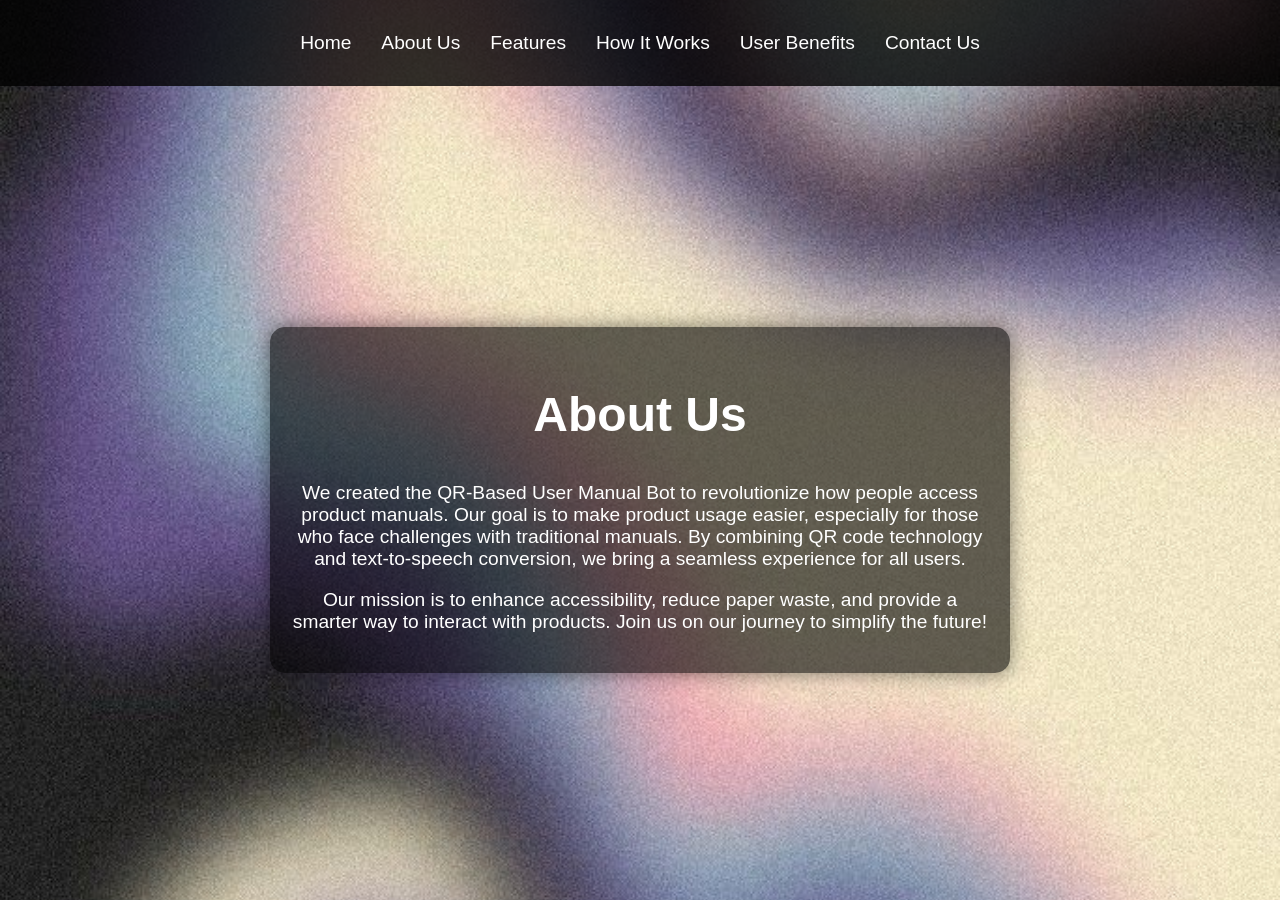
==== about.html @ a781feaf "Initial commit" ====
<!DOCTYPE html>
<html lang="en">
<head>
    <meta charset="UTF-8">
    <meta name="viewport" content="width=device-width, initial-scale=1.0">
    <title>About Us - QR-Based User Manual Bot</title>
    <link rel="stylesheet" href="styles.css">
</head>
<body>
    <!-- Navigation Bar -->
    <nav>
        <ul>
            <li><a href="index.html">Home</a></li>
            <li><a href="about.html">About Us</a></li>
            <li><a href="features.html">Features</a></li>
            <li><a href="how-it-works.html">How It Works</a></li>
            <li><a href="user-benefits.html">User Benefits</a></li>
            <li><a href="contact.html">Contact Us</a></li>
        </ul>
    </nav>

    <!-- About Section -->
    <section id="about">
        <h1>About Us</h1>
        <p>We created the QR-Based User Manual Bot to revolutionize how people access product manuals. Our goal is to make product usage easier, especially for those who face challenges with traditional manuals. By combining QR code technology and text-to-speech conversion, we bring a seamless experience for all users.</p>
        <p>Our mission is to enhance accessibility, reduce paper waste, and provide a smarter way to interact with products. Join us on our journey to simplify the future!</p>
    </section>
</body>
</html>
---- styles.css ----
/* General Styling */
body {
    margin: 0;
    padding: 0;
    font-family: 'Poppins', sans-serif;
    color: white;
    background: url('BACKGROUND.jpg') no-repeat center center fixed;
    background-size: cover;
    background-position: center;
    height: 100vh;
    width: 100vw;
    display: flex;
    flex-direction: column;
    justify-content: center;
    align-items: center;
    text-align: center;
}

/* Navigation Bar Styling */
nav {
    display: flex;
    justify-content: center;
    background: rgba(0, 0, 0, 0.8);
    padding: 1rem;
    position: fixed;
    width: 100%;
    top: 0;
    z-index: 1000;
}
nav ul {
    list-style-type: none;
    display: flex;
    padding: 0;
}
nav ul li {
    margin: 0 15px;
}
nav ul li a {
    text-decoration: none;
    color: white;
    font-size: 1.2rem;
    transition: color 0.3s;
}
nav ul li a:hover {
    color: #a855f7;
}

/* Section Styling */
section {
    padding: 20px;
    background: rgba(0, 0, 0, 0.6);
    border-radius: 15px;
    max-width: 700px;
    margin-top: 100px;
    box-shadow: 0 0 20px rgba(0,0,0,0.5);
}

h1 {
    font-size: 3rem;
}

p {
    font-size: 1.2rem;
}

/* Button Styling */
button {
    padding: 12px 24px;
    border: none;
    background: #a855f7;
    color: white;
    border-radius: 20px;
    cursor: pointer;
    transition: background 0.3s;
}

button:hover {
    background: #8a2be2;
}

/* Responsive Design */
@media (max-width: 768px) {
    nav ul {
        flex-direction: column;
    }
    nav ul li {
        margin: 10px 0;
    }
    section {
        padding: 10px;
    }
}
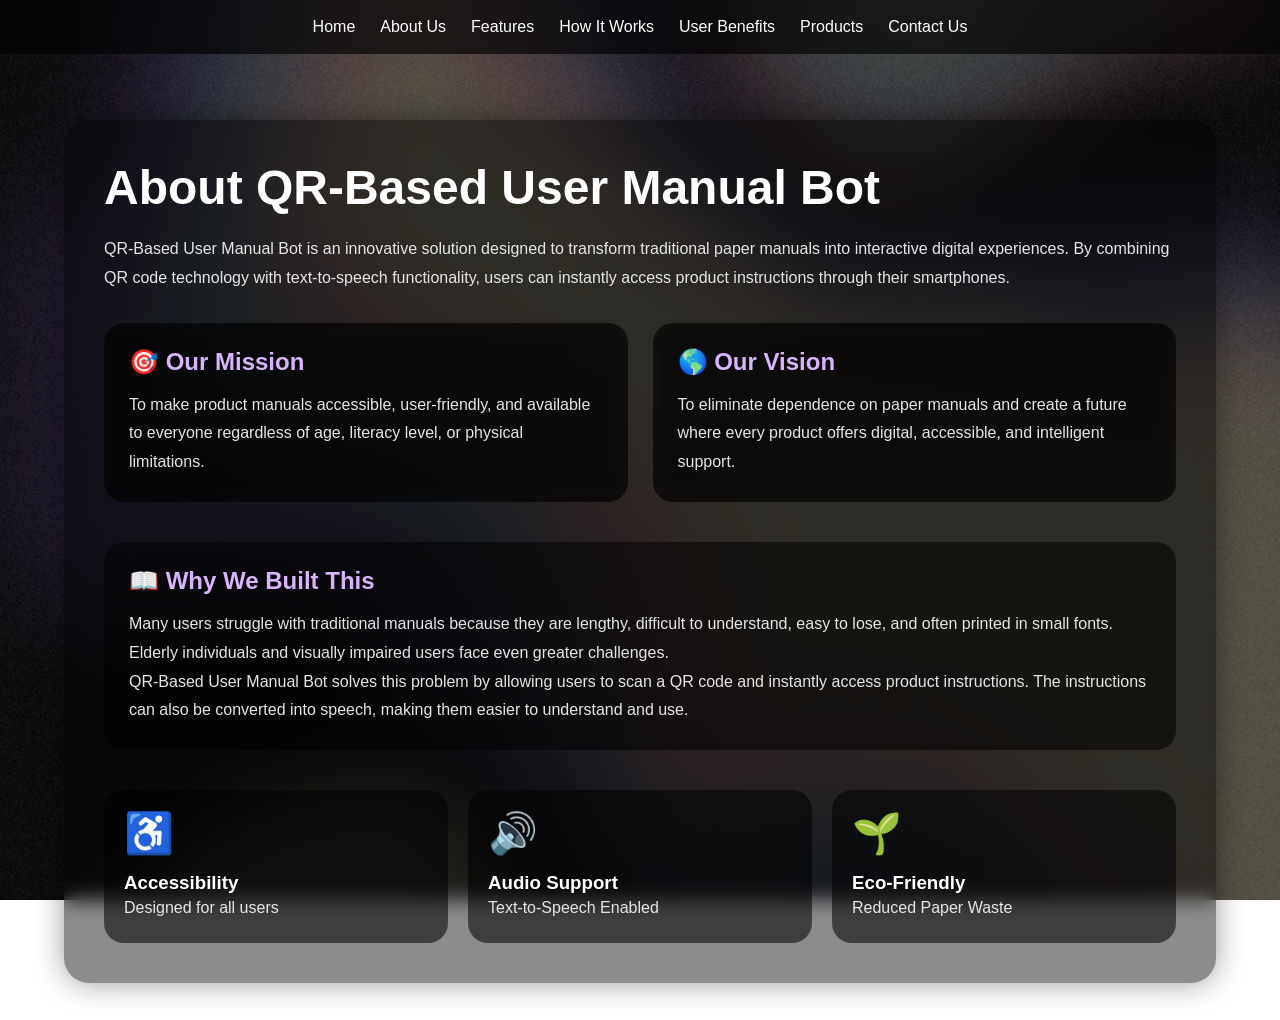
==== commit 379a842a: "updated commit" ====
--- a/about.html
+++ b/about.html
@@ -1,13 +1,18 @@
 <!DOCTYPE html>
 <html lang="en">
+
 <head>
     <meta charset="UTF-8">
     <meta name="viewport" content="width=device-width, initial-scale=1.0">
-    <title>About Us - QR-Based User Manual Bot</title>
+    <title>About Us | QR-Based User Manual Bot</title>
+
     <link rel="stylesheet" href="styles.css">
 </head>
+
 <body>
-    <!-- Navigation Bar -->
+
+    <!-- Navigation -->
+
     <nav>
         <ul>
             <li><a href="index.html">Home</a></li>
@@ -15,15 +20,95 @@
             <li><a href="features.html">Features</a></li>
             <li><a href="how-it-works.html">How It Works</a></li>
             <li><a href="user-benefits.html">User Benefits</a></li>
+            <li><a href="products.html">Products</a></li>
             <li><a href="contact.html">Contact Us</a></li>
         </ul>
     </nav>
 
     <!-- About Section -->
-    <section id="about">
-        <h1>About Us</h1>
-        <p>We created the QR-Based User Manual Bot to revolutionize how people access product manuals. Our goal is to make product usage easier, especially for those who face challenges with traditional manuals. By combining QR code technology and text-to-speech conversion, we bring a seamless experience for all users.</p>
-        <p>Our mission is to enhance accessibility, reduce paper waste, and provide a smarter way to interact with products. Join us on our journey to simplify the future!</p>
+
+    <section class="about-container">
+
+        <h1>About QR-Based User Manual Bot</h1>
+
+        <p>
+            QR-Based User Manual Bot is an innovative solution designed
+            to transform traditional paper manuals into interactive
+            digital experiences. By combining QR code technology with
+            text-to-speech functionality, users can instantly access
+            product instructions through their smartphones.
+        </p>
+
+        <div class="about-grid">
+
+            <div class="about-card">
+                <h2>🎯 Our Mission</h2>
+
+                <p>
+                    To make product manuals accessible, user-friendly,
+                    and available to everyone regardless of age,
+                    literacy level, or physical limitations.
+                </p>
+            </div>
+
+            <div class="about-card">
+                <h2>🌎 Our Vision</h2>
+
+                <p>
+                    To eliminate dependence on paper manuals and create
+                    a future where every product offers digital,
+                    accessible, and intelligent support.
+                </p>
+            </div>
+
+        </div>
+
+        <div class="story-section">
+
+            <h2>📖 Why We Built This</h2>
+
+            <p>
+                Many users struggle with traditional manuals because
+                they are lengthy, difficult to understand, easy to lose,
+                and often printed in small fonts. Elderly individuals
+                and visually impaired users face even greater
+                challenges.
+            </p>
+
+            <p>
+                QR-Based User Manual Bot solves this problem by allowing
+                users to scan a QR code and instantly access product
+                instructions. The instructions can also be converted
+                into speech, making them easier to understand and use.
+            </p>
+
+        </div>
+
+        <div class="stats-section">
+
+            <div class="stat-card">
+                <h2>♿</h2>
+                <h3>Accessibility</h3>
+                <p>Designed for all users</p>
+            </div>
+
+            <div class="stat-card">
+                <h2>🔊</h2>
+                <h3>Audio Support</h3>
+                <p>Text-to-Speech Enabled</p>
+            </div>
+
+            <div class="stat-card">
+                <h2>🌱</h2>
+                <h3>Eco-Friendly</h3>
+                <p>Reduced Paper Waste</p>
+            </div>
+
+        </div>
+
     </section>
+
+<script src="main.js"></script>
+
 </body>
 </html>
--- a/styles.css
+++ b/styles.css
@@ -1,92 +1,780 @@
-/* General Styling */
-body {
-    margin: 0;
-    padding: 0;
-    font-family: 'Poppins', sans-serif;
-    color: white;
-    background: url('BACKGROUND.jpg') no-repeat center center fixed;
-    background-size: cover;
-    background-position: center;
-    height: 100vh;
-    width: 100vw;
-    display: flex;
-    flex-direction: column;
-    justify-content: center;
-    align-items: center;
-    text-align: center;
-}
-
-/* Navigation Bar Styling */
-nav {
-    display: flex;
-    justify-content: center;
-    background: rgba(0, 0, 0, 0.8);
-    padding: 1rem;
-    position: fixed;
-    width: 100%;
-    top: 0;
-    z-index: 1000;
-}
-nav ul {
-    list-style-type: none;
-    display: flex;
-    padding: 0;
-}
-nav ul li {
-    margin: 0 15px;
-}
-nav ul li a {
-    text-decoration: none;
-    color: white;
-    font-size: 1.2rem;
-    transition: color 0.3s;
-}
-nav ul li a:hover {
-    color: #a855f7;
-}
-
-/* Section Styling */
-section {
-    padding: 20px;
-    background: rgba(0, 0, 0, 0.6);
-    border-radius: 15px;
-    max-width: 700px;
-    margin-top: 100px;
-    box-shadow: 0 0 20px rgba(0,0,0,0.5);
-}
-
-h1 {
-    font-size: 3rem;
-}
-
-p {
-    font-size: 1.2rem;
-}
-
-/* Button Styling */
-button {
-    padding: 12px 24px;
-    border: none;
-    background: #a855f7;
-    color: white;
-    border-radius: 20px;
-    cursor: pointer;
-    transition: background 0.3s;
-}
-
-button:hover {
-    background: #8a2be2;
-}
-
-/* Responsive Design */
-@media (max-width: 768px) {
-    nav ul {
-        flex-direction: column;
-    }
-    nav ul li {
-        margin: 10px 0;
-    }
-    section {
-        padding: 10px;
-    }
-}
+/* ==========================
+   GLOBAL STYLES
+========================== */
+
+*{
+    margin:0;
+    padding:0;
+    box-sizing:border-box;
+}
+
+body{
+    font-family:'Poppins',sans-serif;
+    color:white;
+
+    background:
+    linear-gradient(
+        rgba(0,0,0,0.65),
+        rgba(0,0,0,0.65)
+    ),
+    url('BACKGROUND.jpg');
+
+    background-size:cover;
+    background-position:center;
+    background-attachment:fixed;
+
+    min-height:100vh;
+    overflow-x:hidden;
+}
+
+/* ==========================
+   NAVIGATION
+========================== */
+
+nav{
+    position:fixed;
+    top:0;
+    width:100%;
+    padding:18px 40px;
+    display:flex;
+    justify-content:center;
+    background:rgba(0,0,0,0.65);
+    backdrop-filter:blur(15px);
+    z-index:1000;
+}
+
+nav ul{
+    display:flex;
+    list-style:none;
+    gap:25px;
+}
+
+nav ul li a{
+    text-decoration:none;
+    color:white;
+    font-weight:500;
+    transition:0.3s;
+}
+
+nav ul li a:hover{
+    color:#d8b4fe;
+}
+
+/* ==========================
+   COMMON SECTIONS
+========================== */
+
+section{
+    width:90%;
+    max-width:1200px;
+    margin:120px auto 40px auto;
+    background:rgba(0,0,0,0.45);
+    backdrop-filter:blur(10px);
+    border-radius:25px;
+    padding:40px;
+    box-shadow:0 0 30px rgba(0,0,0,0.4);
+}
+
+h1{
+    font-size:3rem;
+    margin-bottom:20px;
+}
+
+h2{
+    margin-bottom:15px;
+    color:#d8b4fe;
+}
+
+p{
+    line-height:1.8;
+    color:#e5e5e5;
+}
+
+/* ==========================
+   BUTTONS
+========================== */
+
+button{
+    background:#a855f7;
+    color:white;
+    border:none;
+    padding:14px 28px;
+    border-radius:15px;
+    cursor:pointer;
+    font-size:1rem;
+    transition:0.3s;
+}
+
+button:hover{
+    background:#9333ea;
+    transform:translateY(-3px);
+}
+
+.hero-buttons{
+    margin-top:30px;
+    display:flex;
+    justify-content:center;
+    gap:20px;
+    flex-wrap:wrap;
+}
+
+.usp-container{
+    display:grid;
+    grid-template-columns:repeat(3,1fr);
+    gap:20px;
+}
+
+.usp-card{
+    background:rgba(0,0,0,0.55);
+    backdrop-filter:blur(10px);
+    padding:25px;
+    border-radius:20px;
+    transition:0.3s;
+}
+
+.usp-card:hover{
+    transform:translateY(-8px);
+    box-shadow:0 0 20px rgba(168,85,247,0.5);
+}
+
+.usp-card h3{
+    color:#d8b4fe;
+}
+
+#reader{
+    margin-top:30px;
+    max-width:500px;
+    margin-left:auto;
+    margin-right:auto;
+}
+
+#scan-result{
+    margin-top:20px;
+}
+
+/* ABOUT PAGE */
+
+.about-container{
+    max-width:1200px;
+    width:90%;
+}
+
+.about-grid{
+    display:grid;
+    grid-template-columns:1fr 1fr;
+    gap:25px;
+    margin-top:30px;
+}
+
+.about-card{
+    background:rgba(0,0,0,0.55);
+    backdrop-filter:blur(10px);
+    padding:25px;
+    border-radius:20px;
+}
+
+.about-card h2{
+    color:#d8b4fe;
+}
+
+.story-section{
+    margin-top:40px;
+    background:rgba(0,0,0,0.55);
+    padding:25px;
+    border-radius:20px;
+}
+
+.story-section h2{
+    color:#d8b4fe;
+}
+
+.stats-section{
+    display:grid;
+    grid-template-columns:repeat(3,1fr);
+    gap:20px;
+    margin-top:40px;
+}
+
+.stat-card{
+    background:rgba(0,0,0,0.55);
+    padding:20px;
+    border-radius:20px;
+}
+
+.stat-card h2{
+    font-size:2.5rem;
+}
+
+@media(max-width:768px){
+
+.about-grid{
+    grid-template-columns:1fr;
+}
+
+.stats-section{
+    grid-template-columns:1fr;
+}
+
+}
+
+/* FEATURES PAGE */
+
+.features-container{
+    width:90%;
+    max-width:1200px;
+}
+
+.features-grid{
+    display:grid;
+    grid-template-columns:repeat(4,1fr);
+    gap:20px;
+    margin-top:40px;
+}
+
+.feature-card{
+    background:rgba(0,0,0,0.55);
+    backdrop-filter:blur(10px);
+    border-radius:20px;
+    padding:25px;
+    transition:0.3s;
+}
+
+.feature-card:hover{
+    transform:translateY(-8px);
+    box-shadow:0 0 20px rgba(168,85,247,0.5);
+}
+
+.feature-card h2{
+    color:#d8b4fe;
+    font-size:1.2rem;
+}
+
+@media(max-width:992px){
+
+.features-grid{
+    grid-template-columns:repeat(2,1fr);
+}
+
+}
+
+@media(max-width:768px){
+
+.features-grid{
+    grid-template-columns:1fr;
+}
+
+}
+
+/* HOW IT WORKS PAGE */
+
+.workflow-container{
+    width:90%;
+    max-width:1200px;
+}
+
+.timeline{
+    margin-top:40px;
+}
+
+.timeline-card{
+    background:rgba(0,0,0,0.55);
+    backdrop-filter:blur(10px);
+    padding:25px;
+    border-radius:20px;
+    margin:20px auto;
+    max-width:700px;
+    transition:0.3s;
+}
+
+.timeline-card:hover{
+    transform:scale(1.02);
+    box-shadow:0 0 20px rgba(168,85,247,0.4);
+}
+
+.timeline-card span{
+    display:inline-block;
+    width:50px;
+    height:50px;
+    line-height:50px;
+    border-radius:50%;
+    background:#a855f7;
+    color:white;
+    font-weight:bold;
+    font-size:1.3rem;
+    margin-bottom:15px;
+}
+
+.timeline-card h2{
+    color:#d8b4fe;
+}
+
+.timeline-arrow{
+    font-size:2rem;
+    color:#d8b4fe;
+    margin:10px 0;
+}
+
+
+/* USER BENEFITS PAGE */
+
+.benefits-container{
+    width:90%;
+    max-width:1200px;
+}
+
+.benefits-grid{
+    display:grid;
+    grid-template-columns:repeat(3,1fr);
+    gap:20px;
+    margin-top:40px;
+}
+
+.benefit-card{
+    background:rgba(0,0,0,0.55);
+    backdrop-filter:blur(10px);
+    padding:25px;
+    border-radius:20px;
+    transition:0.3s;
+}
+
+.benefit-card:hover{
+    transform:translateY(-8px);
+    box-shadow:0 0 20px rgba(168,85,247,0.4);
+}
+
+.benefit-card h2{
+    color:#d8b4fe;
+}
+
+.target-users{
+    margin-top:50px;
+}
+
+.target-users h2{
+    color:#d8b4fe;
+}
+
+.user-grid{
+    display:grid;
+    grid-template-columns:repeat(2,1fr);
+    gap:20px;
+    margin-top:20px;
+}
+
+.user-card{
+    background:rgba(0,0,0,0.55);
+    backdrop-filter:blur(10px);
+    padding:25px;
+    border-radius:20px;
+}
+
+.user-card h3{
+    color:#d8b4fe;
+}
+
+@media(max-width:992px){
+
+.benefits-grid{
+    grid-template-columns:repeat(2,1fr);
+}
+
+}
+
+@media(max-width:768px){
+
+.benefits-grid{
+    grid-template-columns:1fr;
+}
+
+.user-grid{
+    grid-template-columns:1fr;
+}
+
+}
+
+/* CONTACT PAGE */
+
+.contact-container{
+    max-width:1200px;
+    width:90%;
+}
+
+.contact-grid{
+    display:grid;
+    grid-template-columns:1fr 1fr;
+    gap:30px;
+    margin-top:30px;
+}
+
+.contact-form,
+.contact-info{
+    background:rgba(0,0,0,0.55);
+    backdrop-filter:blur(10px);
+    padding:25px;
+    border-radius:20px;
+}
+
+.contact-form input,
+.contact-form textarea{
+    width:100%;
+    padding:15px;
+    margin:10px 0;
+    border:none;
+    border-radius:12px;
+    background:rgba(255,255,255,0.1);
+    color:white;
+}
+
+.contact-form textarea{
+    resize:none;
+}
+
+.contact-form button{
+    width:100%;
+}
+
+.contact-info h2{
+    color:#d8b4fe;
+}
+
+#success-message{
+    margin-top:20px;
+    color:#7CFC00;
+    font-weight:bold;
+}
+
+@media(max-width:768px){
+
+.contact-grid{
+    grid-template-columns:1fr;
+}
+
+}
+
+@media(max-width:992px){
+
+.features-grid,
+.benefits-grid,
+.usp-container,
+.stats-section{
+    grid-template-columns:repeat(2,1fr);
+}
+
+}
+
+@media(max-width:768px){
+
+nav ul{
+    flex-direction:column;
+    align-items:center;
+}
+
+.features-grid,
+.benefits-grid,
+.user-grid,
+.about-grid,
+.stats-section,
+.usp-container,
+.contact-grid{
+    grid-template-columns:1fr;
+}
+
+h1{
+    font-size:2rem;
+}
+
+section{
+    padding:25px;
+}
+
+}
+
+/* ==========================
+   PRODUCTS PAGE
+========================== */
+
+.products-container{
+    width:90%;
+    max-width:1200px;
+}
+
+.product-form{
+    display:flex;
+    flex-direction:column;
+    gap:15px;
+
+    margin-top:30px;
+}
+
+.product-form input,
+.product-form textarea{
+
+    width:100%;
+
+    padding:15px;
+
+    border:none;
+
+    border-radius:15px;
+
+    background:rgba(255,255,255,0.08);
+
+    color:white;
+
+    font-size:1rem;
+}
+
+.product-form textarea{
+    resize:none;
+}
+
+.product-form input::placeholder,
+.product-form textarea::placeholder{
+    color:#cfcfcf;
+}
+
+#qr-code{
+
+    margin-top:30px;
+
+    display:flex;
+
+    justify-content:center;
+}
+
+#qr-code canvas{
+
+    background:white;
+
+    padding:15px;
+
+    border-radius:15px;
+}
+
+#downloadBtn{
+
+    margin-top:20px;
+}
+
+/* ==========================
+   SCANNER RESULT
+========================== */
+
+.scan-success{
+
+    margin-top:25px;
+
+    background:rgba(0,0,0,0.65);
+
+    backdrop-filter:blur(12px);
+
+    padding:25px;
+
+    border-radius:20px;
+}
+
+.scan-success h2{
+
+    color:#d8b4fe;
+}
+
+.scan-success textarea{
+
+    width:100%;
+
+    min-height:180px;
+
+    padding:15px;
+
+    margin-top:15px;
+
+    border:none;
+
+    border-radius:15px;
+
+    background:rgba(255,255,255,0.08);
+
+    color:white;
+
+    resize:none;
+}
+
+.scan-buttons{
+
+    display:flex;
+
+    justify-content:center;
+
+    gap:15px;
+
+    margin-top:20px;
+
+    flex-wrap:wrap;
+}
+
+/* ==========================
+   ACTIVE NAV LINK
+========================== */
+
+nav a.active{
+
+    color:#d8b4fe;
+
+    font-weight:700;
+
+    border-bottom:2px solid #d8b4fe;
+
+    padding-bottom:5px;
+}
+
+
+/* ==========================
+   SUCCESS MESSAGE
+========================== */
+
+#success-message{
+
+    margin-top:20px;
+
+    color:#7CFC00;
+
+    font-weight:bold;
+
+    display:none;
+}
+
+/* ==========================
+   SCAN RESULT MODAL
+========================== */
+
+.modal-overlay{
+
+    position:fixed;
+
+    top:0;
+    left:0;
+
+    width:100%;
+    height:100%;
+
+    background:rgba(0,0,0,0.85);
+
+    backdrop-filter:blur(10px);
+
+    display:flex;
+
+    justify-content:center;
+    align-items:center;
+
+    z-index:9999;
+}
+
+.scan-modal{
+
+    width:90%;
+    max-width:750px;
+
+    background:rgba(20,20,20,0.95);
+
+    border:1px solid rgba(168,85,247,0.4);
+
+    border-radius:25px;
+
+    overflow:hidden;
+
+    box-shadow:
+    0 0 30px rgba(168,85,247,0.35);
+}
+
+.modal-header{
+
+    display:flex;
+
+    justify-content:space-between;
+
+    align-items:center;
+
+    padding:20px 30px;
+
+    background:rgba(168,85,247,0.15);
+}
+
+.modal-header h2{
+
+    color:#d8b4fe;
+
+    margin:0;
+}
+
+.close-btn{
+
+    background:none;
+
+    border:none;
+
+    color:white;
+
+    font-size:1.4rem;
+
+    cursor:pointer;
+}
+
+.modal-body{
+
+    padding:25px;
+}
+
+.modal-body h3{
+
+    color:#d8b4fe;
+
+    margin-bottom:15px;
+}
+
+.modal-body textarea{
+
+    width:100%;
+
+    height:220px;
+
+    padding:15px;
+
+    border:none;
+
+    border-radius:15px;
+
+    background:rgba(255,255,255,0.08);
+
+    color:white;
+
+    resize:none;
+
+    font-size:1rem;
+}
+
+.modal-footer{
+
+    display:flex;
+
+    justify-content:center;
+
+    gap:15px;
+
+    padding:25px;
+}
+
+.listen-btn{
+
+    background:#a855f7;
+}
+
+.close-modal-btn{
+
+    background:#444;
+}
+
+.close-modal-btn:hover{
+
+    background:#666;
+}
+
